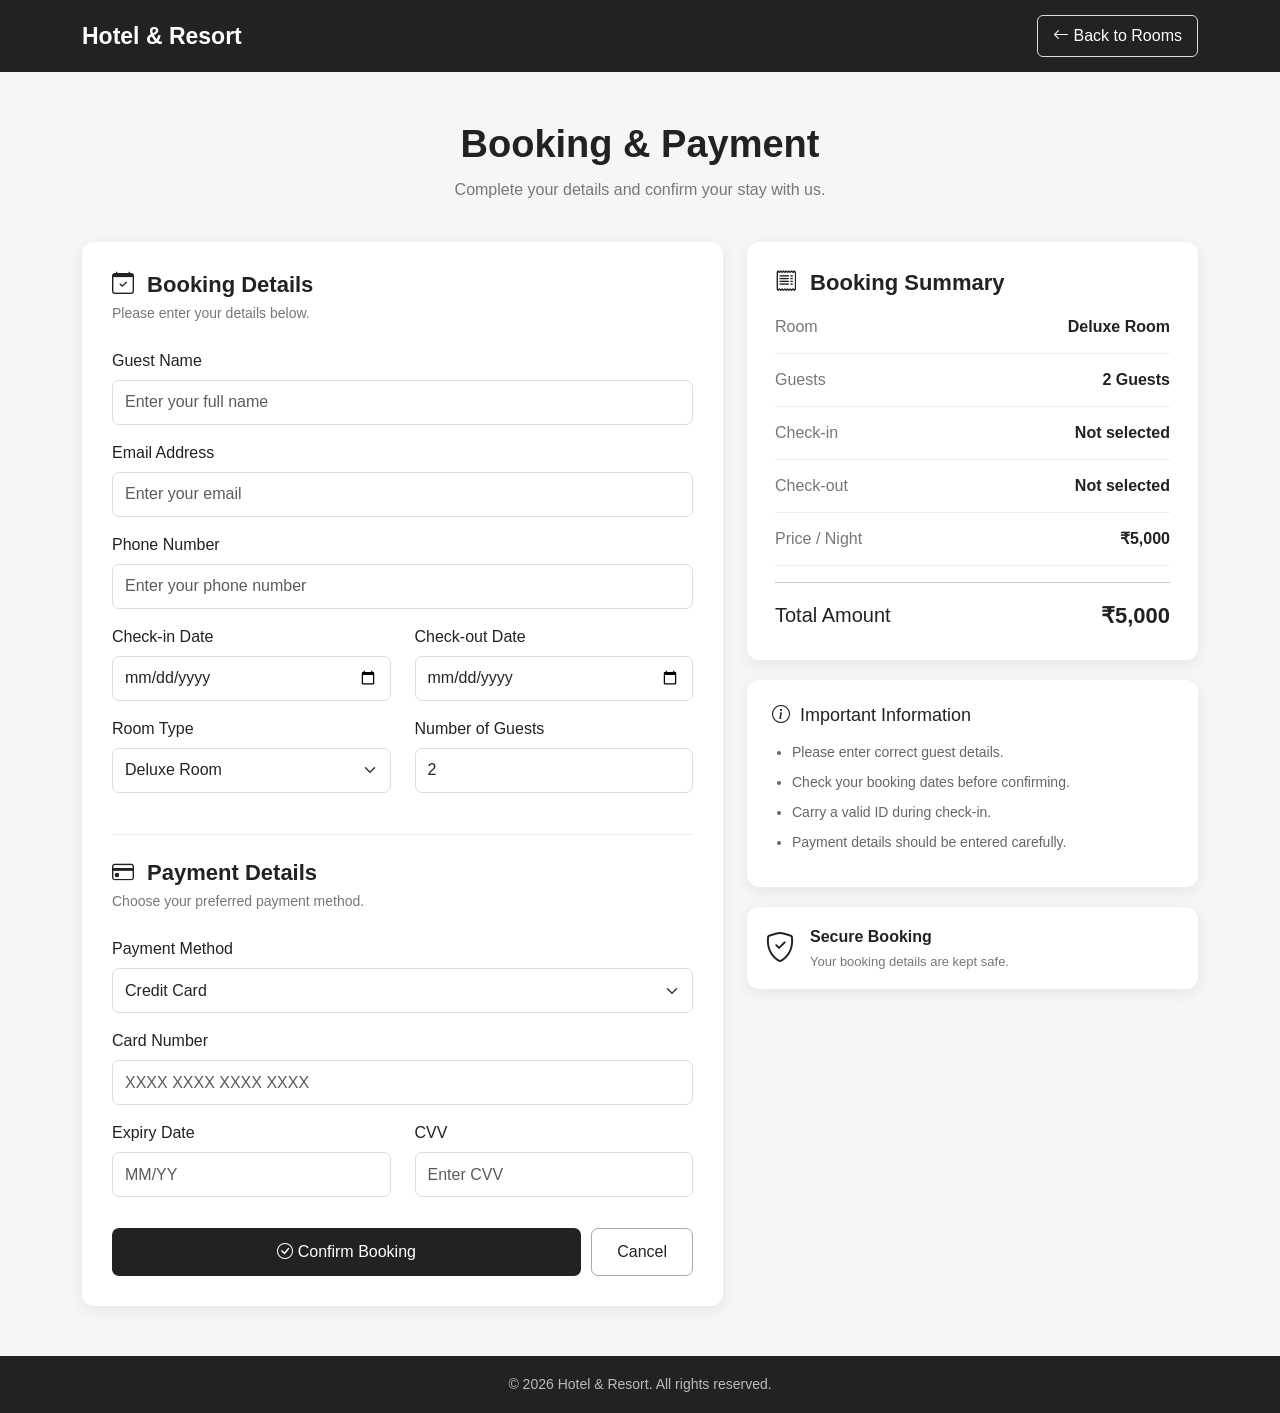
==== booking-payment.html @ 8617b583 "Add booking and payment frontend" ====
<!DOCTYPE html>
<html lang="en">

<head>
    <meta charset="UTF-8">
    <meta name="viewport" content="width=device-width, initial-scale=1.0">

    <title>Booking & Payment | Hotel and Resort Management System</title>

    <!-- Bootstrap -->
    <link href="https://cdn.jsdelivr.net/npm/bootstrap@5.3.3/dist/css/bootstrap.min.css"
        rel="stylesheet">

    <!-- Bootstrap Icons -->
    <link rel="stylesheet"
        href="https://cdn.jsdelivr.net/npm/bootstrap-icons@1.11.3/font/bootstrap-icons.min.css">

    <!-- Our CSS -->
    <link rel="stylesheet" href="css/booking-payment.css">
</head>

<body>

    <!-- Header -->
    <header class="top-header">
        <div class="container">
            <div class="header-content">

                <a href="index.html" class="logo">
                    Hotel & Resort
                </a>

                <a href="room-details.html" class="back-btn">
                    <i class="bi bi-arrow-left"></i> Back to Rooms
                </a>

            </div>
        </div>
    </header>


    <!-- Main Section -->
    <main class="booking-page">

        <div class="container">

            <!-- Page Heading -->
            <div class="page-title text-center">
                <h1>Booking & Payment</h1>
                <p>Complete your details and confirm your stay with us.</p>
            </div>


            <div class="row g-4">

                <!-- Left Side -->
                <div class="col-lg-7">

                    <div class="booking-card">

                        <h3>
                            <i class="bi bi-calendar-check"></i>
                            Booking Details
                        </h3>

                        <p class="section-text">
                            Please enter your details below.
                        </p>

                        <form>

                            <!-- Guest Name -->
                            <div class="mb-3">
                                <label class="form-label">Guest Name</label>

                                <input type="text"
                                    class="form-control"
                                    placeholder="Enter your full name"
                                    required>
                            </div>


                            <!-- Email -->
                            <div class="mb-3">
                                <label class="form-label">Email Address</label>

                                <input type="email"
                                    class="form-control"
                                    placeholder="Enter your email"
                                    required>
                            </div>


                            <!-- Phone -->
                            <div class="mb-3">
                                <label class="form-label">Phone Number</label>

                                <input type="tel"
                                    class="form-control"
                                    placeholder="Enter your phone number"
                                    required>
                            </div>


                            <!-- Dates -->
                            <div class="row">

                                <div class="col-md-6 mb-3">
                                    <label class="form-label">
                                        Check-in Date
                                    </label>

                                    <input type="date"
                                        class="form-control"
                                        required>
                                </div>

                                <div class="col-md-6 mb-3">
                                    <label class="form-label">
                                        Check-out Date
                                    </label>

                                    <input type="date"
                                        class="form-control"
                                        required>
                                </div>

                            </div>


                            <!-- Room and Guests -->
                            <div class="row">

                                <div class="col-md-6 mb-3">

                                    <label class="form-label">
                                        Room Type
                                    </label>

                                    <select class="form-select">

                                        <option>Deluxe Room</option>
                                        <option>Executive Room</option>
                                        <option>Luxury Suite</option>

                                    </select>

                                </div>


                                <div class="col-md-6 mb-3">

                                    <label class="form-label">
                                        Number of Guests
                                    </label>

                                    <input type="number"
                                        class="form-control"
                                        value="2"
                                        min="1">

                                </div>

                            </div>


                            <!-- Payment Section -->
                            <div class="payment-heading">

                                <h3>
                                    <i class="bi bi-credit-card"></i>
                                    Payment Details
                                </h3>

                                <p class="section-text">
                                    Choose your preferred payment method.
                                </p>

                            </div>


                            <!-- Payment Method -->
                            <div class="mb-3">

                                <label class="form-label">
                                    Payment Method
                                </label>

                                <select class="form-select">

                                    <option>Credit Card</option>
                                    <option>Debit Card</option>
                                    <option>UPI</option>
                                    <option>Pay at Hotel</option>

                                </select>

                            </div>


                            <!-- Card Number -->
                            <div class="mb-3">

                                <label class="form-label">
                                    Card Number
                                </label>

                                <input type="text"
                                    class="form-control"
                                    placeholder="XXXX XXXX XXXX XXXX">

                            </div>


                            <!-- Expiry and CVV -->
                            <div class="row">

                                <div class="col-md-6 mb-3">

                                    <label class="form-label">
                                        Expiry Date
                                    </label>

                                    <input type="text"
                                        class="form-control"
                                        placeholder="MM/YY">

                                </div>


                                <div class="col-md-6 mb-3">

                                    <label class="form-label">
                                        CVV
                                    </label>

                                    <input type="password"
                                        class="form-control"
                                        placeholder="Enter CVV">

                                </div>

                            </div>


                            <!-- Buttons -->
                            <div class="button-area">

                                <button type="submit"
                                    class="btn confirm-btn">

                                    <i class="bi bi-check-circle"></i>
                                    Confirm Booking

                                </button>

                                <a href="room-details.html"
                                    class="btn cancel-btn">

                                    Cancel

                                </a>

                            </div>

                        </form>

                    </div>

                </div>


                <!-- Right Side -->
                <div class="col-lg-5">

                    <!-- Booking Summary -->
                    <div class="summary-card">

                        <h3>
                            <i class="bi bi-receipt"></i>
                            Booking Summary
                        </h3>


                        <div class="summary-item">
                            <span>Room</span>
                            <strong>Deluxe Room</strong>
                        </div>


                        <div class="summary-item">
                            <span>Guests</span>
                            <strong>2 Guests</strong>
                        </div>


                        <div class="summary-item">
                            <span>Check-in</span>
                            <strong>Not selected</strong>
                        </div>


                        <div class="summary-item">
                            <span>Check-out</span>
                            <strong>Not selected</strong>
                        </div>


                        <div class="summary-item">
                            <span>Price / Night</span>
                            <strong>₹5,000</strong>
                        </div>


                        <hr>


                        <div class="total-price">

                            <span>Total Amount</span>

                            <strong>₹5,000</strong>

                        </div>

                    </div>


                    <!-- Information Card -->
                    <div class="info-card">

                        <h5>
                            <i class="bi bi-info-circle"></i>
                            Important Information
                        </h5>

                        <ul>

                            <li>
                                Please enter correct guest details.
                            </li>

                            <li>
                                Check your booking dates before confirming.
                            </li>

                            <li>
                                Carry a valid ID during check-in.
                            </li>

                            <li>
                                Payment details should be entered carefully.
                            </li>

                        </ul>

                    </div>


                    <!-- Secure Payment -->
                    <div class="secure-box">

                        <i class="bi bi-shield-check"></i>

                        <div>
                            <strong>Secure Booking</strong>
                            <p>Your booking details are kept safe.</p>
                        </div>

                    </div>

                </div>

            </div>

        </div>

    </main>


    <!-- Footer -->
    <footer class="footer">

        <p>
            © 2026 Hotel & Resort. All rights reserved.
        </p>

    </footer>

</body>

</html>
---- css/booking-payment.css ----
/* Basic settings */

body {
    margin: 0;
    font-family: Arial, sans-serif;
    background: #f5f6f8;
    color: #222;
}


/* Header */

.top-header {
    background: #222;
    padding: 15px 0;
}

.header-content {
    display: flex;
    justify-content: space-between;
    align-items: center;
}

.logo {
    color: white;
    text-decoration: none;
    font-size: 23px;
    font-weight: 600;
}

.back-btn {
    color: white;
    text-decoration: none;
    border: 1px solid #ddd;
    padding: 8px 15px;
    border-radius: 6px;
}

.back-btn:hover {
    background: white;
    color: #222;
}


/* Main page */

.booking-page {
    padding: 50px 0;
    min-height: 100vh;
}


/* Heading */

.page-title {
    margin-bottom: 40px;
}

.page-title h1 {
    font-size: 38px;
    font-weight: 700;
    margin-bottom: 10px;
}

.page-title p {
    color: #777;
    margin: 0;
}


/* Cards */

.booking-card,
.summary-card,
.info-card,
.secure-box {
    background: white;
    border-radius: 12px;
    box-shadow: 0 4px 15px rgba(0, 0, 0, 0.07);
}


/* Booking card */

.booking-card {
    padding: 30px;
}

.booking-card h3,
.summary-card h3 {
    font-size: 22px;
    font-weight: 600;
    margin-bottom: 5px;
}

.booking-card h3 i,
.summary-card h3 i {
    margin-right: 7px;
}

.section-text {
    color: #777;
    font-size: 14px;
    margin-bottom: 25px;
}


/* Form */

.form-label {
    font-weight: 500;
    margin-bottom: 7px;
}

.form-control,
.form-select {
    min-height: 45px;
    border: 1px solid #ddd;
    border-radius: 7px;
}

.form-control:focus,
.form-select:focus {
    border-color: #555;
    box-shadow: none;
}


/* Payment */

.payment-heading {
    border-top: 1px solid #eee;
    margin-top: 25px;
    padding-top: 25px;
}


/* Buttons */

.button-area {
    display: flex;
    gap: 10px;
    margin-top: 15px;
}

.confirm-btn {
    background: #222;
    color: white;
    padding: 11px 20px;
    border-radius: 7px;
    flex: 1;
}

.confirm-btn:hover {
    background: #444;
    color: white;
}

.cancel-btn {
    border: 1px solid #aaa;
    padding: 11px 25px;
    border-radius: 7px;
}


/* Summary */

.summary-card {
    padding: 28px;
}

.summary-item {
    display: flex;
    justify-content: space-between;
    gap: 15px;
    padding: 14px 0;
    border-bottom: 1px solid #eee;
}

.summary-item span {
    color: #777;
}

.summary-item strong {
    text-align: right;
}

.total-price {
    display: flex;
    justify-content: space-between;
    align-items: center;
    font-size: 20px;
}

.total-price strong {
    font-size: 22px;
}


/* Information */

.info-card {
    padding: 25px;
    margin-top: 20px;
}

.info-card h5 {
    font-size: 18px;
    margin-bottom: 15px;
}

.info-card h5 i {
    margin-right: 5px;
}

.info-card ul {
    margin: 0;
    padding-left: 20px;
}

.info-card li {
    color: #666;
    margin-bottom: 9px;
    font-size: 14px;
}


/* Secure box */

.secure-box {
    display: flex;
    align-items: center;
    gap: 15px;
    padding: 18px;
    margin-top: 20px;
}

.secure-box i {
    font-size: 30px;
}

.secure-box p {
    margin: 3px 0 0;
    color: #777;
    font-size: 13px;
}


/* Footer */

.footer {
    text-align: center;
    background: #222;
    color: #bbb;
    padding: 18px 0;
}

.footer p {
    margin: 0;
    font-size: 14px;
}


/* Mobile */

@media (max-width: 768px) {

    .booking-page {
        padding: 35px 15px;
    }

    .page-title h1 {
        font-size: 30px;
    }

    .booking-card,
    .summary-card {
        padding: 20px;
    }

    .header-content {
        gap: 10px;
    }

    .logo {
        font-size: 19px;
    }

    .back-btn {
        padding: 7px 10px;
        font-size: 14px;
    }

    .button-area {
        flex-direction: column;
    }

    .cancel-btn {
        text-align: center;
    }

}
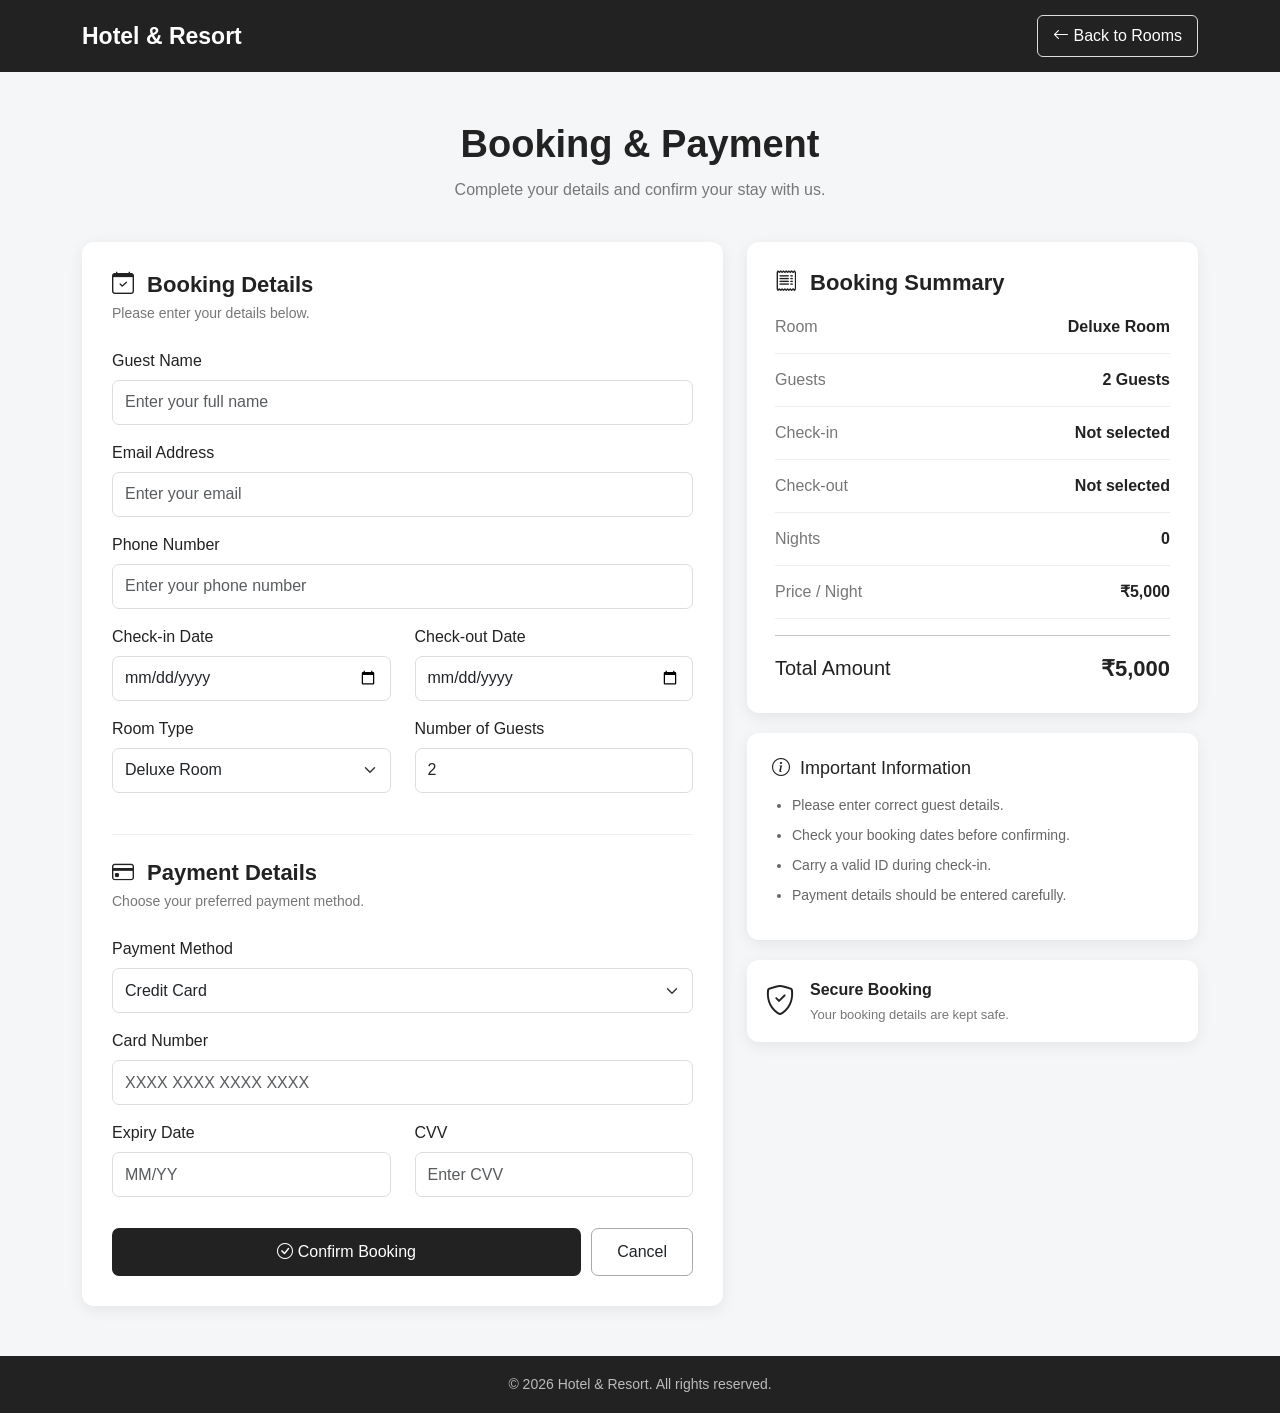
==== commit 67201ac9: "fixing bugs" ====
--- a/booking-payment.html
+++ b/booking-payment.html
@@ -67,7 +67,7 @@
                             Please enter your details below.
                         </p>
 
-                        <form>
+                        <form id="bookingForm">
 
                             <!-- Guest Name -->
                             <div class="mb-3">
@@ -112,6 +112,7 @@
 
                                     <input type="date"
                                         class="form-control"
+                                        id="checkinDate"
                                         required>
                                 </div>
 
@@ -122,6 +123,7 @@
 
                                     <input type="date"
                                         class="form-control"
+                                        id="checkoutDate"
                                         required>
                                 </div>
 
@@ -137,11 +139,11 @@
                                         Room Type
                                     </label>
 
-                                    <select class="form-select">
-
-                                        <option>Deluxe Room</option>
-                                        <option>Executive Room</option>
-                                        <option>Luxury Suite</option>
+                                    <select class="form-select" id="roomType">
+
+                                        <option value="Deluxe Room" data-price="5000">Deluxe Room</option>
+                                        <option value="Executive Room" data-price="7500">Executive Room</option>
+                                        <option value="Luxury Suite" data-price="12000">Luxury Suite</option>
 
                                     </select>
 
@@ -156,6 +158,7 @@
 
                                     <input type="number"
                                         class="form-control"
+                                        id="guestCount"
                                         value="2"
                                         min="1">
 
@@ -186,60 +189,93 @@
                                     Payment Method
                                 </label>
 
-                                <select class="form-select">
-
-                                    <option>Credit Card</option>
-                                    <option>Debit Card</option>
-                                    <option>UPI</option>
-                                    <option>Pay at Hotel</option>
+                                <select class="form-select" id="paymentMethod">
+
+                                    <option value="Credit Card">Credit Card</option>
+                                    <option value="Debit Card">Debit Card</option>
+                                    <option value="UPI">UPI</option>
+                                    <option value="Pay at Hotel">Pay at Hotel</option>
 
                                 </select>
 
                             </div>
 
 
-                            <!-- Card Number -->
-                            <div class="mb-3">
-
-                                <label class="form-label">
-                                    Card Number
-                                </label>
-
-                                <input type="text"
-                                    class="form-control"
-                                    placeholder="XXXX XXXX XXXX XXXX">
-
-                            </div>
-
-
-                            <!-- Expiry and CVV -->
-                            <div class="row">
-
-                                <div class="col-md-6 mb-3">
+                            <!-- Card fields: shown only for Credit Card / Debit Card -->
+                            <div id="cardFields">
+
+                                <!-- Card Number -->
+                                <div class="mb-3">
 
                                     <label class="form-label">
-                                        Expiry Date
+                                        Card Number
                                     </label>
 
                                     <input type="text"
                                         class="form-control"
-                                        placeholder="MM/YY">
-
-                                </div>
-
-
-                                <div class="col-md-6 mb-3">
+                                        id="cardNumber"
+                                        placeholder="XXXX XXXX XXXX XXXX">
+
+                                </div>
+
+
+                                <!-- Expiry and CVV -->
+                                <div class="row">
+
+                                    <div class="col-md-6 mb-3">
+
+                                        <label class="form-label">
+                                            Expiry Date
+                                        </label>
+
+                                        <input type="text"
+                                            class="form-control"
+                                            id="expiryDate"
+                                            placeholder="MM/YY">
+
+                                    </div>
+
+
+                                    <div class="col-md-6 mb-3">
+
+                                        <label class="form-label">
+                                            CVV
+                                        </label>
+
+                                        <input type="password"
+                                            class="form-control"
+                                            id="cvv"
+                                            placeholder="Enter CVV">
+
+                                    </div>
+
+                                </div>
+
+                            </div>
+
+
+                            <!-- UPI field: shown only for UPI -->
+                            <div id="upiFields" style="display:none;">
+
+                                <div class="mb-3">
 
                                     <label class="form-label">
-                                        CVV
+                                        UPI ID
                                     </label>
 
-                                    <input type="password"
+                                    <input type="text"
                                         class="form-control"
-                                        placeholder="Enter CVV">
-
-                                </div>
-
+                                        id="upiId"
+                                        placeholder="yourname@upi">
+
+                                </div>
+
+                            </div>
+
+
+                            <!-- Pay at Hotel note -->
+                            <div id="payAtHotelNote" class="section-text" style="display:none;">
+                                No payment is required now. You can pay directly at the hotel during check-in.
                             </div>
 
 
@@ -284,31 +320,37 @@
 
                         <div class="summary-item">
                             <span>Room</span>
-                            <strong>Deluxe Room</strong>
+                            <strong id="summaryRoom">Deluxe Room</strong>
                         </div>
 
 
                         <div class="summary-item">
                             <span>Guests</span>
-                            <strong>2 Guests</strong>
+                            <strong id="summaryGuests">2 Guests</strong>
                         </div>
 
 
                         <div class="summary-item">
                             <span>Check-in</span>
-                            <strong>Not selected</strong>
+                            <strong id="summaryCheckin">Not selected</strong>
                         </div>
 
 
                         <div class="summary-item">
                             <span>Check-out</span>
-                            <strong>Not selected</strong>
+                            <strong id="summaryCheckout">Not selected</strong>
+                        </div>
+
+
+                        <div class="summary-item">
+                            <span>Nights</span>
+                            <strong id="summaryNights">0</strong>
                         </div>
 
 
                         <div class="summary-item">
                             <span>Price / Night</span>
-                            <strong>₹5,000</strong>
+                            <strong id="summaryPricePerNight">₹5,000</strong>
                         </div>
 
 
@@ -319,7 +361,7 @@
 
                             <span>Total Amount</span>
 
-                            <strong>₹5,000</strong>
+                            <strong id="summaryTotal">₹5,000</strong>
 
                         </div>
 
@@ -387,6 +429,109 @@
 
     </footer>
 
+
+    <script>
+        (function () {
+            const roomType = document.getElementById('roomType');
+            const guestCount = document.getElementById('guestCount');
+            const checkinDate = document.getElementById('checkinDate');
+            const checkoutDate = document.getElementById('checkoutDate');
+            const paymentMethod = document.getElementById('paymentMethod');
+
+            const cardFields = document.getElementById('cardFields');
+            const upiFields = document.getElementById('upiFields');
+            const payAtHotelNote = document.getElementById('payAtHotelNote');
+
+            const cardNumber = document.getElementById('cardNumber');
+            const expiryDate = document.getElementById('expiryDate');
+            const cvv = document.getElementById('cvv');
+            const upiId = document.getElementById('upiId');
+
+            const summaryRoom = document.getElementById('summaryRoom');
+            const summaryGuests = document.getElementById('summaryGuests');
+            const summaryCheckin = document.getElementById('summaryCheckin');
+            const summaryCheckout = document.getElementById('summaryCheckout');
+            const summaryNights = document.getElementById('summaryNights');
+            const summaryPricePerNight = document.getElementById('summaryPricePerNight');
+            const summaryTotal = document.getElementById('summaryTotal');
+
+            function formatRupees(amount) {
+                return '₹' + Number(amount).toLocaleString('en-IN');
+            }
+
+            function formatDateDisplay(value) {
+                if (!value) return 'Not selected';
+                const d = new Date(value + 'T00:00:00');
+                if (isNaN(d.getTime())) return 'Not selected';
+                return d.toLocaleDateString('en-IN', { day: 'numeric', month: 'short', year: 'numeric' });
+            }
+
+            function calcNights() {
+                const inVal = checkinDate.value;
+                const outVal = checkoutDate.value;
+                if (!inVal || !outVal) return 0;
+                const inDate = new Date(inVal + 'T00:00:00');
+                const outDate = new Date(outVal + 'T00:00:00');
+                const diff = Math.round((outDate - inDate) / (1000 * 60 * 60 * 24));
+                return diff > 0 ? diff : 0;
+            }
+
+            function updateSummary() {
+                const selectedOption = roomType.options[roomType.selectedIndex];
+                const pricePerNight = Number(selectedOption.dataset.price || 0);
+                const nights = calcNights();
+                const guests = Math.max(1, Number(guestCount.value || 1));
+
+                summaryRoom.textContent = selectedOption.value;
+                summaryGuests.textContent = guests + (guests === 1 ? ' Guest' : ' Guests');
+                summaryCheckin.textContent = formatDateDisplay(checkinDate.value);
+                summaryCheckout.textContent = formatDateDisplay(checkoutDate.value);
+                summaryNights.textContent = nights;
+                summaryPricePerNight.textContent = formatRupees(pricePerNight);
+
+                const total = pricePerNight * (nights > 0 ? nights : 1);
+                summaryTotal.textContent = formatRupees(total);
+            }
+
+            function updatePaymentFields() {
+                const method = paymentMethod.value;
+
+                // Reset visibility
+                cardFields.style.display = 'none';
+                upiFields.style.display = 'none';
+                payAtHotelNote.style.display = 'none';
+
+                // Reset "required" so hidden fields never block submit
+                cardNumber.required = false;
+                expiryDate.required = false;
+                cvv.required = false;
+                upiId.required = false;
+
+                if (method === 'Credit Card' || method === 'Debit Card') {
+                    cardFields.style.display = '';
+                    cardNumber.required = true;
+                    expiryDate.required = true;
+                    cvv.required = true;
+                } else if (method === 'UPI') {
+                    upiFields.style.display = '';
+                    upiId.required = true;
+                } else if (method === 'Pay at Hotel') {
+                    payAtHotelNote.style.display = '';
+                }
+            }
+
+            roomType.addEventListener('change', updateSummary);
+            guestCount.addEventListener('input', updateSummary);
+            checkinDate.addEventListener('change', updateSummary);
+            checkoutDate.addEventListener('change', updateSummary);
+            paymentMethod.addEventListener('change', updatePaymentFields);
+
+            // Initialize on load
+            updateSummary();
+            updatePaymentFields();
+        })();
+    </script>
+
 </body>
 
 </html>
--- a/css/booking-payment.css
+++ b/css/booking-payment.css
@@ -134,6 +134,35 @@
     padding-top: 25px;
 }
 
+/* Dynamic payment fields (card / UPI) fade in smoothly instead of
+   just popping into view when the payment method changes */
+#cardFields,
+#upiFields {
+    animation: fadeIn 0.2s ease-in;
+}
+
+@keyframes fadeIn {
+    from {
+        opacity: 0;
+    }
+
+    to {
+        opacity: 1;
+    }
+}
+
+/* "Pay at Hotel" note */
+#payAtHotelNote {
+    background: #f1f6ff;
+    border: 1px solid #d6e4ff;
+    color: #2b5cb8;
+    border-radius: 7px;
+    padding: 12px 15px;
+    margin-bottom: 20px;
+    font-size: 14px;
+    animation: fadeIn 0.2s ease-in;
+}
+
 
 /* Buttons */
 
@@ -183,6 +212,7 @@
 
 .summary-item strong {
     text-align: right;
+    transition: color 0.15s ease-in;
 }
 
 .total-price {
